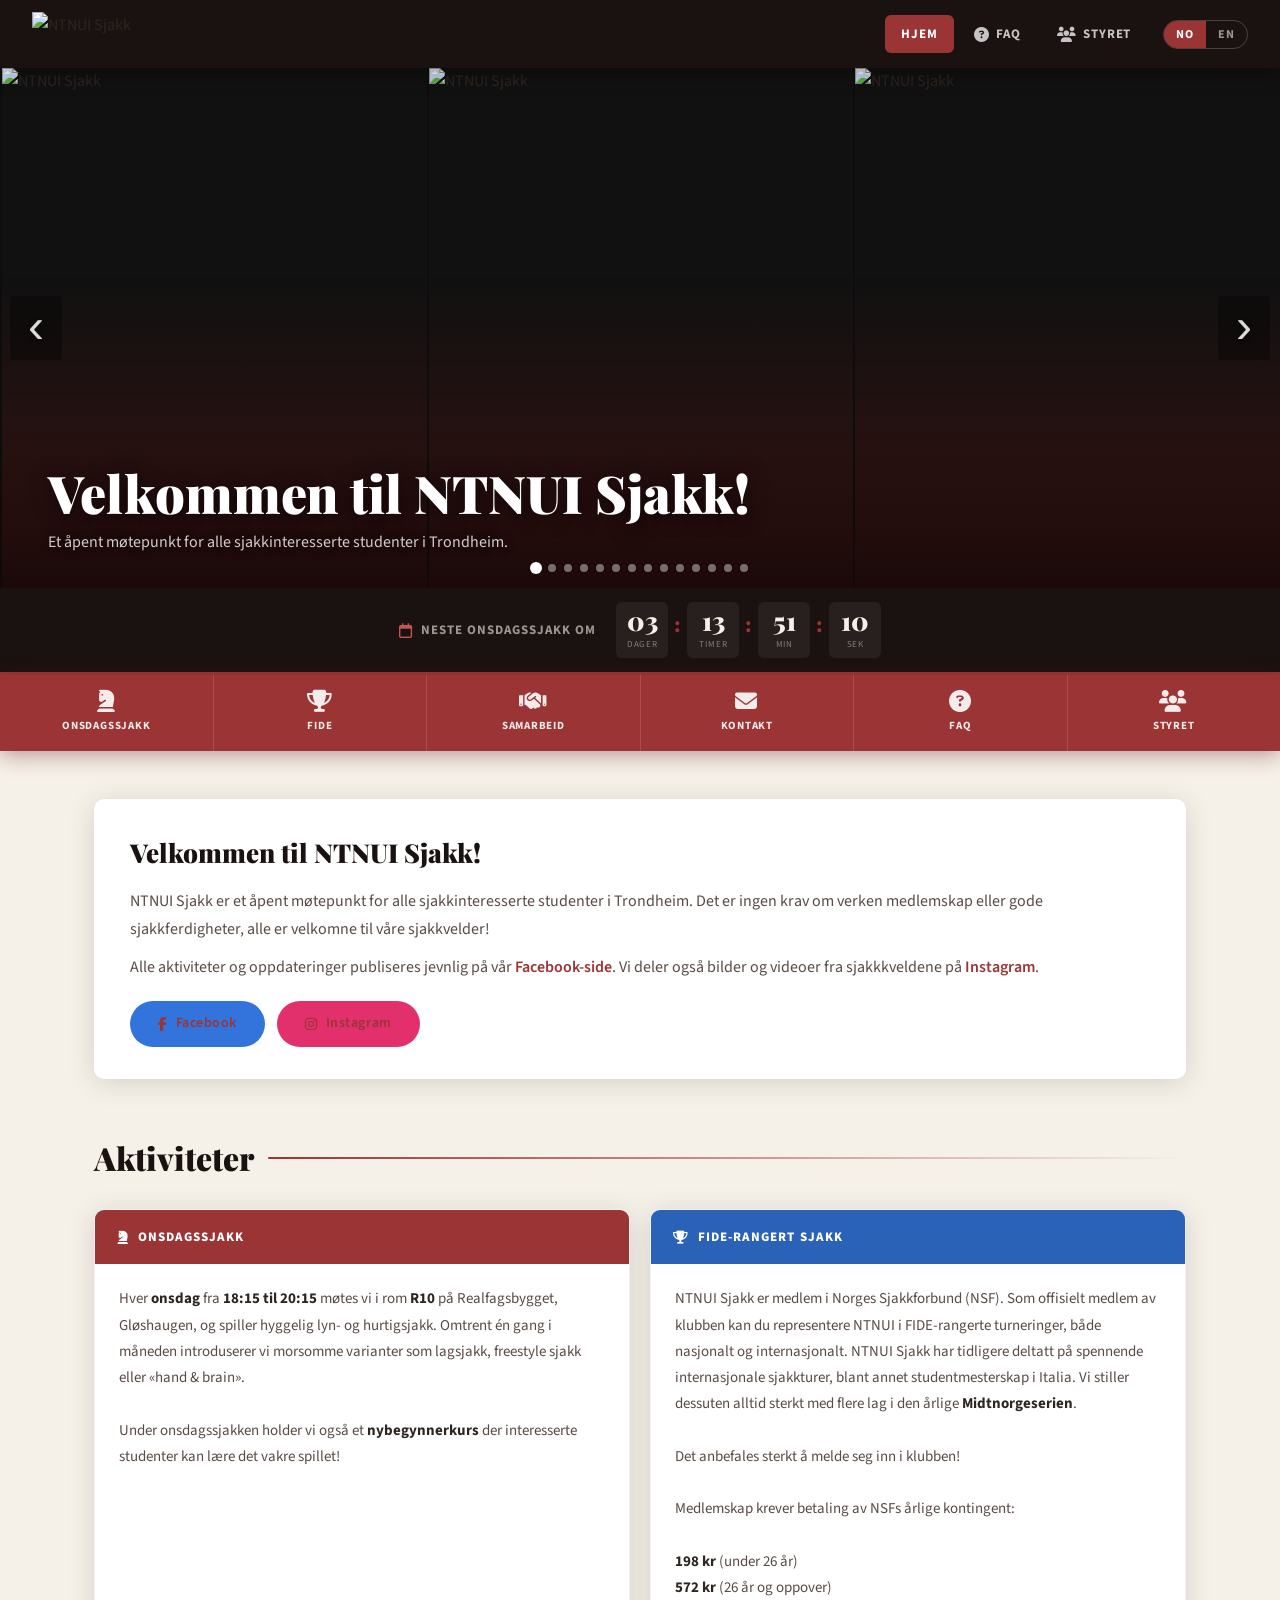
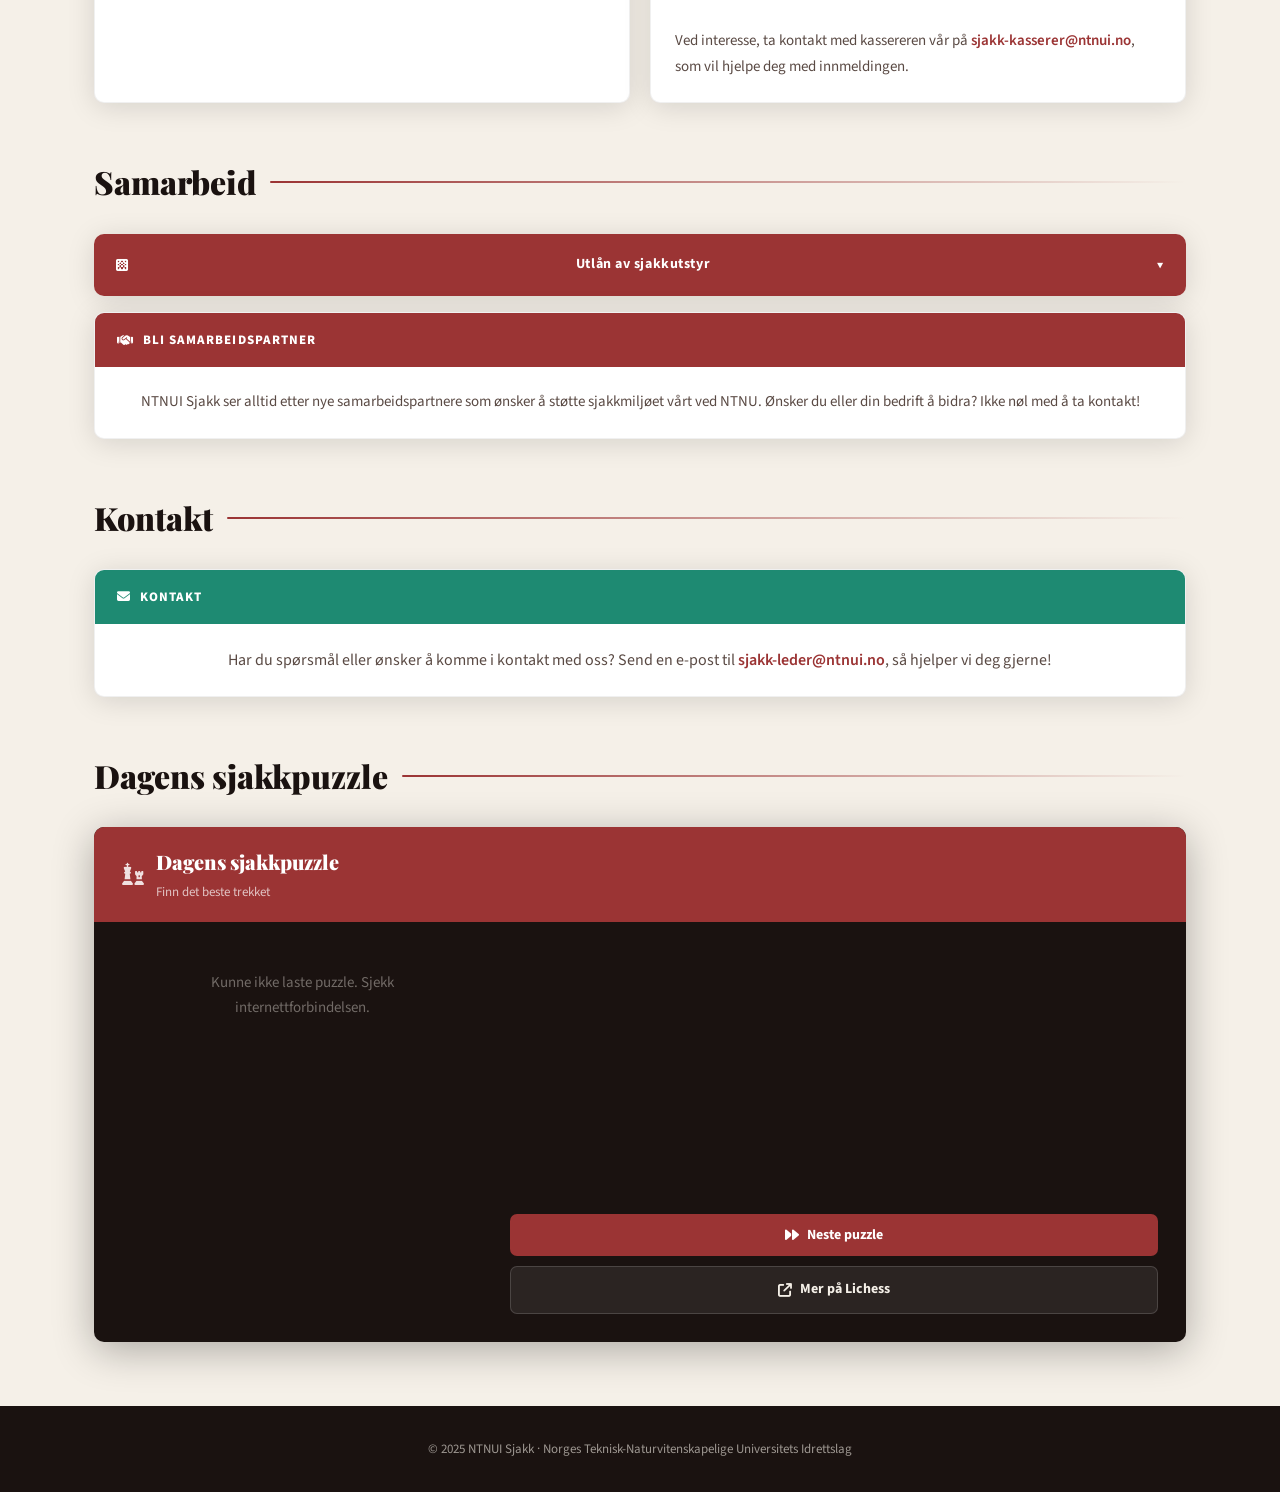
==== files/index.html @ a93a5599 "cur" ====
<!DOCTYPE html>
<html lang="no">
<head>
  <meta charset="UTF-8">
  <meta name="viewport" content="width=device-width, initial-scale=1.0">
  <title>NTNUI Sjakk</title>
  <link rel="stylesheet" href="style.css">
  <link rel="stylesheet" href="https://cdnjs.cloudflare.com/ajax/libs/font-awesome/6.5.1/css/all.min.css">
  <style>
    /* ── CAROUSEL ── */
    .carousel-wrap {
      position: relative;
      width: 100%;
      height: 520px;
      background: #111;
      overflow: hidden;
    }
    .carousel-track {
      display: flex;
      height: 100%;
      will-change: transform;
      transition: transform 0.6s cubic-bezier(0.77,0,0.175,1);
    }
    .carousel-slide {
      flex: 0 0 calc(100% / 3);
      height: 100%;
      position: relative;
      overflow: hidden;
    }
    .carousel-slide img {
      width: 100%; height: 100%;
      object-fit: cover; display: block;
    }
    .carousel-slide::after {
      content: '';
      position: absolute; inset: 0;
      background: linear-gradient(to bottom, rgba(0,0,0,0) 40%, rgba(100,20,20,0.5) 100%);
      pointer-events: none;
    }
    .carousel-slide + .carousel-slide { border-left: 2px solid rgba(0,0,0,0.2); }

    /* Hero text overlay on carousel */
    .carousel-overlay {
      position: absolute;
      bottom: 0; left: 0; right: 0;
      z-index: 10;
      padding: 32px 48px;
      background: linear-gradient(to top, rgba(20,8,8,0.82) 0%, transparent 100%);
      pointer-events: none;
    }
    .carousel-overlay h1 {
      font-family: 'Playfair Display', serif;
      font-size: clamp(28px, 4.5vw, 52px);
      font-weight: 900;
      color: #fff;
      line-height: 1.1;
      text-shadow: 0 2px 20px rgba(0,0,0,0.6);
    }
    .carousel-overlay p {
      color: rgba(255,255,255,0.8);
      font-size: 16px;
      margin-top: 8px;
      text-shadow: 0 1px 8px rgba(0,0,0,0.5);
      max-width: 560px;
    }

    .car-btn {
      position: absolute; top: 50%; transform: translateY(-50%);
      z-index: 20; background: rgba(0,0,0,0.3); border: none;
      color: rgba(255,255,255,0.85); cursor: pointer; font-size: 48px;
      line-height: 1; padding: 6px 18px 10px; border-radius: 4px;
      text-shadow: 0 2px 10px rgba(0,0,0,0.6);
      transition: background 0.2s, transform 0.2s; backdrop-filter: blur(4px);
    }
    .car-btn:hover { background: rgba(155,52,52,0.7); transform: translateY(-50%) scale(1.07); }
    .car-btn-prev { left: 10px; }
    .car-btn-next { right: 10px; }

    .car-dots {
      position: absolute; bottom: 16px; left: 50%; transform: translateX(-50%);
      z-index: 20; display: flex; gap: 8px;
    }
    .car-dot {
      width: 8px; height: 8px; border-radius: 50%;
      background: rgba(255,255,255,0.4); border: none; padding: 0;
      cursor: pointer; transition: background 0.25s, transform 0.2s;
    }
    .car-dot.active { background: #fff; transform: scale(1.5); }

    /* ── ICON NAVBAR ── */
    .icon-nav {
      display: flex; align-items: stretch;
      background: var(--red);
      box-shadow: 0 4px 20px rgba(100,20,20,0.4);
    }
    .icon-nav-item {
      position: relative; display: flex; flex-direction: column;
      align-items: center; justify-content: center; gap: 5px;
      padding: 15px 8px; flex: 1; text-decoration: none;
      color: rgba(255,255,255,0.9); font-size: 11px; font-weight: 700;
      text-transform: uppercase; letter-spacing: 0.07em;
      border-right: 1px solid rgba(255,255,255,0.13); overflow: hidden;
      transition: color 0.2s;
    }
    .icon-nav-item:last-child { border-right: none; }
    .icon-nav-item::before { content:''; position:absolute; inset:0; background:rgba(0,0,0,0); transition:background 0.2s; }
    .icon-nav-item:hover::before { background:rgba(0,0,0,0.22); }
    .icon-nav-item:hover { color:#fff; }
    .icon-nav-icon { font-size:22px; line-height:1; position:relative; z-index:1; transition:transform 0.2s; }
    .icon-nav-item:hover .icon-nav-icon { transform: scale(1.18); }
    .icon-nav-label { position:relative; z-index:1; }

    /* ── SOCIAL BUTTONS ── */
    .social-row {
      display: flex; gap: 12px; flex-wrap: wrap;
      margin-top: 20px;
    }

    /* ── WELCOME SECTION ── */
    .welcome-section {
      background: var(--white);
      border-radius: var(--radius);
      padding: 32px 36px;
      box-shadow: var(--shadow);
      margin-bottom: 8px;
    }
    .welcome-section h2 {
      font-family: 'Playfair Display', serif;
      font-size: 26px; font-weight: 900; color: var(--dark); margin-bottom: 12px;
    }
    .welcome-section p { color: var(--mid); line-height: 1.75; margin-bottom: 10px; }
    .welcome-section a { color: var(--red); font-weight: 600; }

    @media (max-width: 700px) {
      .carousel-wrap { height: 240px; }
      .carousel-slide { flex: 0 0 100%; }
      .carousel-overlay { padding: 20px 20px; }
      .icon-nav-label { display: none; }
      .icon-nav-item { padding: 13px 4px; }
    }
    @media (min-width: 701px) and (max-width: 1000px) {
      .carousel-wrap { height: 360px; }
      .carousel-slide { flex: 0 0 50%; }
    }

    /* ── COUNTDOWN ── */
    .countdown-banner {
      background: var(--dark);
      border-bottom: 3px solid var(--red);
      padding: 14px 24px;
      display: flex;
      align-items: center;
      justify-content: center;
      gap: 20px;
      flex-wrap: wrap;
    }
    .countdown-label {
      font-size: 13px;
      font-weight: 700;
      letter-spacing: 0.08em;
      text-transform: uppercase;
      color: rgba(245,240,232,0.6);
      display: flex;
      align-items: center;
      gap: 8px;
    }
    .countdown-label i { color: var(--red-light); font-size: 15px; }
    .countdown-units {
      display: flex;
      align-items: center;
      gap: 6px;
    }
    .countdown-unit {
      display: flex;
      flex-direction: column;
      align-items: center;
      min-width: 52px;
      background: rgba(255,255,255,0.06);
      border-radius: 6px;
      padding: 6px 10px;
    }
    .countdown-num {
      font-family: 'Playfair Display', serif;
      font-size: 26px;
      font-weight: 900;
      color: var(--cream);
      line-height: 1;
    }
    .countdown-sub {
      font-size: 9px;
      letter-spacing: 0.1em;
      text-transform: uppercase;
      color: rgba(245,240,232,0.45);
      margin-top: 3px;
    }
    .countdown-sep {
      font-size: 22px;
      font-weight: 700;
      color: var(--red);
      line-height: 1;
      padding-bottom: 10px;
    }
    .countdown-happening {
      font-family: 'Playfair Display', serif;
      font-size: 18px;
      font-weight: 700;
      color: var(--red-light);
      animation: pulse 1.4s ease-in-out infinite;
    }
    @keyframes pulse { 0%,100%{opacity:1} 50%{opacity:0.55} }

    /* ── PUZZLE SECTION ── */
    .puzzle-section {
      background: var(--dark);
      border-radius: var(--radius);
      overflow: hidden;
      box-shadow: 0 8px 40px rgba(0,0,0,0.3);
      margin-top: 16px;
    }
    .puzzle-header {
      background: var(--red);
      padding: 18px 28px;
      display: flex;
      align-items: center;
      justify-content: space-between;
      flex-wrap: wrap;
      gap: 12px;
    }
    .puzzle-header-left {
      display: flex;
      align-items: center;
      gap: 12px;
    }
    .puzzle-header-left i {
      font-size: 22px;
      color: rgba(255,255,255,0.85);
    }
    .puzzle-header h3 {
      font-family: 'Playfair Display', serif;
      font-size: 20px;
      font-weight: 900;
      color: #fff;
      margin: 0;
    }
    .puzzle-header p {
      font-size: 13px;
      color: rgba(255,255,255,0.7);
      margin: 2px 0 0;
    }
    .puzzle-body {
      display: flex;
      gap: 0;
      min-height: 420px;
    }
    .puzzle-board-wrap {
      flex: 0 0 auto;
      padding: 28px;
      display: flex;
      align-items: flex-start;
      justify-content: center;
    }
    #puzzle-board {
      width: min(360px, 90vw);
      height: min(360px, 90vw);
    }
    .puzzle-side {
      flex: 1;
      padding: 28px 28px 28px 0;
      display: flex;
      flex-direction: column;
      gap: 16px;
      min-width: 0;
    }
    .puzzle-turn {
      font-size: 14px;
      font-weight: 700;
      letter-spacing: 0.06em;
      text-transform: uppercase;
      color: rgba(245,240,232,0.55);
    }
    .puzzle-turn span {
      color: var(--cream);
      background: rgba(255,255,255,0.1);
      border-radius: 4px;
      padding: 2px 10px;
      margin-left: 8px;
    }
    .puzzle-feedback {
      font-size: 16px;
      font-weight: 700;
      min-height: 26px;
      border-radius: 6px;
      padding: 6px 14px;
      display: inline-block;
      transition: all 0.3s;
    }
    .puzzle-feedback.correct { background: rgba(46,160,67,0.2); color: #4caf50; }
    .puzzle-feedback.wrong   { background: rgba(220,53,69,0.2);  color: #f44; }
    .puzzle-rating {
      font-size: 13px;
      color: rgba(245,240,232,0.4);
    }
    .puzzle-rating span { color: rgba(245,240,232,0.7); font-weight: 700; }
    .puzzle-actions {
      display: flex;
      flex-direction: column;
      gap: 10px;
      margin-top: auto;
    }
    .puzzle-btn {
      display: inline-flex;
      align-items: center;
      justify-content: center;
      gap: 8px;
      padding: 11px 20px;
      border-radius: 7px;
      font-weight: 700;
      font-size: 14px;
      cursor: pointer;
      border: none;
      font-family: 'Source Sans 3', sans-serif;
      transition: opacity 0.2s, transform 0.15s;
      text-decoration: none;
    }
    .puzzle-btn:hover { opacity: 0.85; transform: scale(1.02); }
    .puzzle-btn-next  { background: var(--red); color: #fff; }
    .puzzle-btn-more  { background: rgba(255,255,255,0.08); color: var(--cream); border: 1px solid rgba(255,255,255,0.15); }
    .puzzle-loading {
      color: rgba(245,240,232,0.4);
      font-size: 15px;
      padding: 20px;
      text-align: center;
    }

    @media (max-width: 720px) {
      .puzzle-body { flex-direction: column; }
      .puzzle-board-wrap { padding: 20px 20px 0; }
      .puzzle-side { padding: 16px 20px 24px; }
      .countdown-units { gap: 4px; }
      .countdown-unit { min-width: 44px; padding: 5px 8px; }
      .countdown-num { font-size: 20px; }
    }
  </style>
</head>
<body>

<!-- TOP NAV -->
<nav class="top-nav" id="top-nav"></nav>

<!-- CAROUSEL -->
<div class="carousel-wrap" id="carousel">
  <div class="carousel-track" id="car-track">
    <!-- 3 end clones -->
    <div class="carousel-slide"><img src="https://ntnui.no/sjakk/wp-content/uploads/sites/270/2026/02/DCP01504.jpg" alt=""></div>
    <div class="carousel-slide"><img src="https://ntnui.no/sjakk/wp-content/uploads/sites/270/2026/02/DCP01482.jpg" alt=""></div>
    <div class="carousel-slide"><img src="https://ntnui.no/sjakk/wp-content/uploads/sites/270/2026/02/DCP01495.jpg" alt=""></div>
    <!-- 14 real slides -->
    <div class="carousel-slide"><img src="https://ntnui.no/sjakk/wp-content/uploads/sites/270/2026/02/DCP01383.jpg" alt="NTNUI Sjakk"></div>
    <div class="carousel-slide"><img src="https://ntnui.no/sjakk/wp-content/uploads/sites/270/2026/02/DCP01518.jpg" alt="NTNUI Sjakk"></div>
    <div class="carousel-slide"><img src="https://ntnui.no/sjakk/wp-content/uploads/sites/270/2026/02/DCP01483.jpg" alt="NTNUI Sjakk"></div>
    <div class="carousel-slide"><img src="https://ntnui.no/sjakk/wp-content/uploads/sites/270/2026/02/DCP01486.jpg" alt="NTNUI Sjakk"></div>
    <div class="carousel-slide"><img src="https://ntnui.no/sjakk/wp-content/uploads/sites/270/2026/02/741e9c98548fabcec2a8d0cbac370ac1.jpeg" alt="NTNUI Sjakk"></div>
    <div class="carousel-slide"><img src="https://ntnui.no/sjakk/wp-content/uploads/sites/270/2026/02/DCP01415-kopi.jpg" alt="NTNUI Sjakk"></div>
    <div class="carousel-slide"><img src="https://ntnui.no/sjakk/wp-content/uploads/sites/270/2026/02/DCP01500.jpg" alt="NTNUI Sjakk"></div>
    <div class="carousel-slide"><img src="https://ntnui.no/sjakk/wp-content/uploads/sites/270/2026/02/DCP01384-kopi.jpg" alt="NTNUI Sjakk"></div>
    <div class="carousel-slide"><img src="https://ntnui.no/sjakk/wp-content/uploads/sites/270/2026/02/DCP01364-kopi.jpg" alt="NTNUI Sjakk"></div>
    <div class="carousel-slide"><img src="https://ntnui.no/sjakk/wp-content/uploads/sites/270/2026/02/DCP01354-kopi.jpg" alt="NTNUI Sjakk"></div>
    <div class="carousel-slide"><img src="https://ntnui.no/sjakk/wp-content/uploads/sites/270/2026/02/DCP01504.jpg" alt="NTNUI Sjakk"></div>
    <div class="carousel-slide"><img src="https://ntnui.no/sjakk/wp-content/uploads/sites/270/2026/02/DCP01482.jpg" alt="NTNUI Sjakk"></div>
    <div class="carousel-slide"><img src="https://ntnui.no/sjakk/wp-content/uploads/sites/270/2026/02/DCP01495.jpg" alt="NTNUI Sjakk"></div>
    <div class="carousel-slide"><img src="https://ntnui.no/sjakk/wp-content/uploads/sites/270/2026/02/DCP01488.jpg" alt="NTNUI Sjakk"></div>
    <!-- 3 start clones -->
    <div class="carousel-slide"><img src="https://ntnui.no/sjakk/wp-content/uploads/sites/270/2026/02/DCP01383.jpg" alt=""></div>
    <div class="carousel-slide"><img src="https://ntnui.no/sjakk/wp-content/uploads/sites/270/2026/02/DCP01518.jpg" alt=""></div>
    <div class="carousel-slide"><img src="https://ntnui.no/sjakk/wp-content/uploads/sites/270/2026/02/DCP01483.jpg" alt=""></div>
  </div>

  <!-- Hero overlay -->
  <div class="carousel-overlay">
    <h1 data-i18n="hero_welcome">Velkommen til NTNUI Sjakk!</h1>
    <p data-i18n="hero_sub">Et åpent møtepunkt for alle sjakkinteresserte studenter i Trondheim.</p>
  </div>

  <button class="car-btn car-btn-prev" id="car-prev" aria-label="Forrige">&#8249;</button>
  <button class="car-btn car-btn-next" id="car-next" aria-label="Neste">&#8250;</button>
  <div class="car-dots" id="car-dots"></div>
</div>

<!-- COUNTDOWN -->
<div class="countdown-banner" id="countdown-banner">
  <span class="countdown-label">
    <i class="fa-regular fa-calendar"></i>
    <span data-i18n="countdown_label">Neste onsdagssjakk</span>
  </span>
  <div class="countdown-units" id="countdown-units">
    <div class="countdown-unit"><span class="countdown-num" id="cd-days">--</span><span class="countdown-sub" data-i18n="cd_days">dager</span></div>
    <span class="countdown-sep">:</span>
    <div class="countdown-unit"><span class="countdown-num" id="cd-hours">--</span><span class="countdown-sub" data-i18n="cd_hours">timer</span></div>
    <span class="countdown-sep">:</span>
    <div class="countdown-unit"><span class="countdown-num" id="cd-mins">--</span><span class="countdown-sub" data-i18n="cd_mins">min</span></div>
    <span class="countdown-sep">:</span>
    <div class="countdown-unit"><span class="countdown-num" id="cd-secs">--</span><span class="countdown-sub" data-i18n="cd_secs">sek</span></div>
  </div>
</div>

<!-- ICON NAVBAR -->
<nav class="icon-nav">
  <a href="#onsdagssjakk" class="icon-nav-item">
    <i class="fa-solid fa-chess-knight icon-nav-icon"></i>
    <span class="icon-nav-label" data-i18n="wed_title">Onsdagssjakk</span>
  </a>
  <a href="#fide" class="icon-nav-item">
    <i class="fa-solid fa-trophy icon-nav-icon"></i>
    <span class="icon-nav-label">FIDE</span>
  </a>
  <a href="#samarbeid" class="icon-nav-item">
    <i class="fa-solid fa-handshake icon-nav-icon"></i>
    <span class="icon-nav-label" data-i18n="section_collab">Samarbeid</span>
  </a>
  <a href="#kontakt" class="icon-nav-item">
    <i class="fa-solid fa-envelope icon-nav-icon"></i>
    <span class="icon-nav-label" data-i18n="section_contact">Kontakt</span>
  </a>
  <a href="faq.html" class="icon-nav-item">
    <i class="fa-solid fa-circle-question icon-nav-icon"></i>
    <span class="icon-nav-label" data-i18n="nav_faq">FAQ</span>
  </a>
  <a href="styre.html" class="icon-nav-item">
    <i class="fa-solid fa-users icon-nav-icon"></i>
    <span class="icon-nav-label" data-i18n="nav_board">Styret</span>
  </a>
</nav>

<!-- MAIN CONTENT -->
<main class="site-main">

  <!-- Welcome -->
  <div class="welcome-section">
    <h2 data-i18n="hero_welcome">Velkommen til NTNUI Sjakk!</h2>
    <p data-i18n="intro_text"></p>
    <p>
      <span data-i18n="intro_fb">Alle aktiviteter og oppdateringer publiseres jevnlig på vår</span>
      <a href="https://fb.me/ntnuisjakk" target="_blank" rel="noopener noreferrer" data-i18n="intro_fb2">Facebook-side</a>.
      <span data-i18n="intro_ig">Vi deler også bilder og videoer fra sjakkkveldene på</span>
      <a href="https://instagram.com/ntnuisjakk" target="_blank" rel="noopener noreferrer" data-i18n="intro_ig2">Instagram</a>.
    </p>
    <div class="social-row">
      <a href="https://www.facebook.com/ntnuisjakk" target="_blank" rel="noopener noreferrer" class="btn btn-fb"><i class="fa-brands fa-facebook-f"></i> Facebook</a>
      <a href="https://www.instagram.com/ntnuisjakk/" target="_blank" rel="noopener noreferrer" class="btn btn-ig"><i class="fa-brands fa-instagram"></i> Instagram</a>
    </div>
  </div>

  <!-- Activities -->
  <h2 class="section-heading" data-i18n="section_activities">Aktiviteter</h2>

  <div class="card-grid">
    <div class="card" id="onsdagssjakk">
      <div class="card-header red"><i class="fa-solid fa-chess-knight"></i> <span data-i18n="wed_title">Onsdagssjakk</span></div>
      <div class="card-body" data-i18n="wed_body"></div>
    </div>
    <div class="card" id="fide">
      <div class="card-header blue"><i class="fa-solid fa-trophy"></i> <span data-i18n="fide_title">FIDE-rangert sjakk</span></div>
      <div class="card-body" data-i18n="fide_body"></div>
    </div>
  </div>

  <!-- Collaboration -->
  <h2 class="section-heading" id="samarbeid" data-i18n="section_collab">Samarbeid</h2>

  <details class="accordion">
    <summary><i class="fa-solid fa-chess-board"></i> <span data-i18n="rental_title">Utlån av sjakkutstyr</span></summary>
    <div class="accordion-body" data-i18n="rental_body"></div>
  </details>

  <div class="card">
    <div class="card-header red"><i class="fa-solid fa-handshake"></i> <span data-i18n="partner_title">Bli samarbeidspartner</span></div>
    <div class="card-body" style="text-align:center" data-i18n="partner_body"></div>
  </div>

  <!-- Contact -->
  <h2 class="section-heading" id="kontakt" data-i18n="section_contact">Kontakt</h2>
  <div class="card">
    <div class="card-header teal"><i class="fa-solid fa-envelope"></i> <span data-i18n="section_contact">Kontakt</span></div>
    <div class="card-body" style="text-align:center;font-size:16px" data-i18n="contact_body"></div>
  </div>

  <!-- Puzzle -->
  <h2 class="section-heading" data-i18n="puzzle_heading">Dagens sjakkpuzzle</h2>
  <div class="puzzle-section">
    <div class="puzzle-header">
      <div class="puzzle-header-left">
        <i class="fa-solid fa-chess"></i>
        <div>
          <h3 data-i18n="puzzle_heading">Dagens sjakkpuzzle</h3>
          <p data-i18n="puzzle_sub">Finn det beste trekket</p>
        </div>
      </div>
      <div class="puzzle-rating" id="puzzle-rating"></div>
    </div>
    <div class="puzzle-body">
      <div class="puzzle-board-wrap">
        <div id="puzzle-board"></div>
      </div>
      <div class="puzzle-side">
        <div class="puzzle-turn" id="puzzle-turn"></div>
        <div class="puzzle-feedback" id="puzzle-feedback"></div>
        <div class="puzzle-actions">
          <button class="puzzle-btn puzzle-btn-next" id="puzzle-next" onclick="loadNextPuzzle()">
            <i class="fa-solid fa-forward"></i> <span data-i18n="puzzle_next">Neste puzzle</span>
          </button>
          <a href="https://lichess.org/training" target="_blank" rel="noopener noreferrer" class="puzzle-btn puzzle-btn-more">
            <i class="fa-solid fa-arrow-up-right-from-square"></i> <span data-i18n="puzzle_more">Mer på Lichess</span>
          </a>
        </div>
      </div>
    </div>
  </div>

</main>

<footer class="site-footer">
  <p data-i18n="footer">© 2025 NTNUI Sjakk · Norges Teknisk-Naturvitenskapelige Universitets Idrettslag</p>
</footer>

<script src="https://cdnjs.cloudflare.com/ajax/libs/chess.js/0.10.3/chess.min.js"></script>
<script src="https://cdnjs.cloudflare.com/ajax/libs/chessboard-js/1.0.0/chessboard-1.0.0.min.js"></script>
<link rel="stylesheet" href="https://cdnjs.cloudflare.com/ajax/libs/chessboard-js/1.0.0/chessboard-1.0.0.min.css">
<script src="i18n.js"></script>
<script>
/* ── Nav ── */
buildNav('home');

/* ── Countdown to next Wednesday 18:15 ── */
(function () {
  function nextWednesday() {
    var now = new Date();
    var d = new Date(now);
    var day = d.getDay(); // 0=Sun,3=Wed
    var daysUntil = (3 - day + 7) % 7;
    if (daysUntil === 0) {
      var h = d.getHours(), m = d.getMinutes();
      if (h > 18 || (h === 18 && m >= 15)) daysUntil = 7;
    }
    d.setDate(d.getDate() + daysUntil);
    d.setHours(18, 15, 0, 0);
    return d;
  }

  function tick() {
    var now = new Date();
    var target = nextWednesday();
    var diff = target - now;

    if (diff <= 0) {
      document.getElementById('countdown-units').innerHTML =
        '<span class="countdown-happening" data-i18n="countdown_now">' + t('countdown_now') + '</span>';
      return;
    }

    var days  = Math.floor(diff / 86400000);
    var hours = Math.floor((diff % 86400000) / 3600000);
    var mins  = Math.floor((diff % 3600000)  / 60000);
    var secs  = Math.floor((diff % 60000)    / 1000);

    function pad(n) { return String(n).padStart(2, '0'); }
    document.getElementById('cd-days').textContent  = pad(days);
    document.getElementById('cd-hours').textContent = pad(hours);
    document.getElementById('cd-mins').textContent  = pad(mins);
    document.getElementById('cd-secs').textContent  = pad(secs);
  }

  tick();
  setInterval(tick, 1000);
})();

/* ── Chess Puzzle (Lichess API) ── */
var board = null;
var game  = null;
var puzzleMoves = [];
var moveIndex   = 0;
var puzzleColor = 'w';

function showFeedback(msg, type) {
  var el = document.getElementById('puzzle-feedback');
  el.textContent = msg;
  el.className = 'puzzle-feedback ' + (type || '');
}

/*
  Lichess /api/puzzle/daily response structure:
  {
    game: { id, pgn, clock, perf, rated, players },
    puzzle: { id, rating, plays, solution: ["e2e4","e7e5",...], themes, initialPly }
  }
  - solution is array of UCI moves starting from the puzzle position
  - initialPly tells us how many half-moves into the game the puzzle starts
*/
function initPuzzle(data) {
  var puzzle     = data.puzzle;
  var gamePgn    = data.game.pgn;
  var initialPly = puzzle.initialPly; // number of half-moves before puzzle starts

  // Build position by replaying the game up to initialPly
  var tempGame = new Chess();
  tempGame.load_pgn(gamePgn);
  var history = tempGame.history({ verbose: true });

  game = new Chess();
  for (var i = 0; i < initialPly; i++) {
    if (history[i]) game.move(history[i]);
  }

  puzzleMoves = puzzle.solution; // array of UCI strings
  moveIndex   = 0;
  puzzleColor = game.turn();

  if (board) board.destroy();
  board = Chessboard('puzzle-board', {
    position:    game.fen(),
    orientation: puzzleColor === 'w' ? 'white' : 'black',
    draggable:   true,
    onDrop:      onDrop,
    pieceTheme:  'https://cdnjs.cloudflare.com/ajax/libs/chessboard-js/1.0.0/img/chesspieces/wikipedia/{piece}.png'
  });

  var turnText = puzzleColor === 'w' ? t('puzzle_white_moves') : t('puzzle_black_moves');
  document.getElementById('puzzle-turn').innerHTML =
    t('puzzle_turn_label') + '<span>' + turnText + '</span>';
  document.getElementById('puzzle-rating').innerHTML =
    t('puzzle_rating_label') + ' <span>' + puzzle.rating + '</span>';

  showFeedback(t('puzzle_find_move'));
}

function loadNextPuzzle() {
  showFeedback('');
  document.getElementById('puzzle-turn').innerHTML = '<span style="color:rgba(245,240,232,0.4)">Laster puzzle...</span>';
  document.getElementById('puzzle-rating').innerHTML = '';

  fetch('https://lichess.org/api/puzzle/daily', {
    headers: { 'Accept': 'application/json' }
  })
    .then(function(r) {
      if (!r.ok) throw new Error('HTTP ' + r.status);
      return r.json();
    })
    .then(function(data) {
      initPuzzle(data);
    })
    .catch(function(err) {
      console.error('Puzzle daily failed:', err);
      // Fallback: try /api/puzzle/next (requires no auth, returns random puzzle)
      fetch('https://lichess.org/api/puzzle/next', {
        headers: { 'Accept': 'application/json' }
      })
        .then(function(r) {
          if (!r.ok) throw new Error('HTTP ' + r.status);
          return r.json();
        })
        .then(function(data) {
          initPuzzle(data);
        })
        .catch(function(err2) {
          console.error('Puzzle next failed:', err2);
          document.getElementById('puzzle-turn').innerHTML = '';
          document.getElementById('puzzle-board').innerHTML =
            '<p class="puzzle-loading">' + t('puzzle_error') + '</p>';
        });
    });
}

function onDrop(source, target) {
  var expected = puzzleMoves[moveIndex];
  var move = game.move({ from: source, to: target, promotion: 'q' });

  if (move === null) return 'snapback';

  var uci = source + target;
  if (uci === expected || uci + 'q' === expected) {
    moveIndex++;
    board.position(game.fen());

    if (moveIndex >= puzzleMoves.length) {
      showFeedback(t('puzzle_correct'), 'correct');
      return;
    }

    // Play the opponent's response
    setTimeout(function() {
      var oppUci = puzzleMoves[moveIndex];
      var oppMove = game.move({
        from: oppUci.slice(0, 2),
        to:   oppUci.slice(2, 4),
        promotion: oppUci[4] || 'q'
      });
      moveIndex++;
      board.position(game.fen());

      if (moveIndex >= puzzleMoves.length) {
        showFeedback(t('puzzle_correct'), 'correct');
      } else {
        showFeedback(t('puzzle_find_move'));
      }
    }, 400);
  } else {
    game.undo();
    showFeedback(t('puzzle_wrong'), 'wrong');
    board.position(game.fen());
    setTimeout(function() { showFeedback(t('puzzle_find_move')); }, 1200);
    return 'snapback';
  }
}

/* ── Carousel ── */
window.addEventListener('load', function () {
  loadNextPuzzle();

  (function () {
    var TOTAL = 14, CLONE = 3, current = 0, animating = false, autoTimer;
    var carousel = document.getElementById('carousel');
    var track    = document.getElementById('car-track');
    var dotsWrap = document.getElementById('car-dots');

    for (var i = 0; i < TOTAL; i++) {
      var d = document.createElement('button');
      d.className = 'car-dot' + (i === 0 ? ' active' : '');
      d.setAttribute('aria-label', 'Bilde ' + (i+1));
      dotsWrap.appendChild(d);
    }
    var dots = dotsWrap.querySelectorAll('.car-dot');
    var slides;

    function perView() {
      var w = carousel.offsetWidth;
      if (w < 701)  return 1;
      if (w < 1001) return 2;
      return 3;
    }
    function setSizes() {
      slides = track.querySelectorAll('.carousel-slide');
      var pv = perView(), w = carousel.offsetWidth / pv;
      slides.forEach(function(s){ s.style.width = w + 'px'; });
      goTo(current, false);
    }
    function goTo(idx, animate) {
      if (animate === undefined) animate = true;
      track.style.transition = animate ? 'transform 0.6s cubic-bezier(0.77,0,0.175,1)' : 'none';
      var pv = perView(), slideW = carousel.offsetWidth / pv;
      track.style.transform = 'translateX(-' + (idx + CLONE) * slideW + 'px)';
      var ri = ((idx % TOTAL) + TOTAL) % TOTAL;
      dots.forEach(function(d,i){ d.classList.toggle('active', i === ri); });
      current = idx;
    }
    function next() { if (!animating) { animating = true; goTo(current + 1); } }
    function prev() { if (!animating) { animating = true; goTo(current - 1); } }
    track.addEventListener('transitionend', function() {
      if (current >= TOTAL) goTo(0, false);
      if (current < 0)      goTo(TOTAL - 1, false);
      animating = false;
    });
    document.getElementById('car-next').addEventListener('click', function(){ next(); resetAuto(); });
    document.getElementById('car-prev').addEventListener('click', function(){ prev(); resetAuto(); });
    dots.forEach(function(d,i){ d.addEventListener('click', function(){ animating=true; goTo(i); resetAuto(); }); });
    function startAuto() { autoTimer = setInterval(next, 3500); }
    function resetAuto()  { clearInterval(autoTimer); startAuto(); }
    carousel.addEventListener('mouseenter', function(){ clearInterval(autoTimer); });
    carousel.addEventListener('mouseleave', startAuto);
    setSizes();
    window.addEventListener('resize', setSizes);
    startAuto();
  })();
});
</script>
</body>
</html>
---- files/style.css ----
/* ═══════════════════════════════════════════
   NTNUI SJAKK — Global Stylesheet
   Aesthetic: Dark editorial chess club —
   deep burgundy + cream + charcoal
   Font: Playfair Display (headings) +
         Source Sans 3 (body)
   ═══════════════════════════════════════════ */

@import url('https://fonts.googleapis.com/css2?family=Playfair+Display:wght@700;900&family=Source+Sans+3:wght@300;400;600;700&display=swap');

/* ── Variables ── */
:root {
  --red:      #9b3434;
  --red-dark: #7a2828;
  --red-light:#c45454;
  --cream:    #f5f0e8;
  --cream-dk: #ede6d6;
  --dark:     #1a1210;
  --charcoal: #2e2420;
  --mid:      #5a4a44;
  --muted:    #8a7a74;
  --white:    #ffffff;
  --nav-h:    68px;
  --max-w:    1140px;
  --radius:   10px;
  --shadow:   0 4px 28px rgba(0,0,0,0.13);
}

/* ── Reset ── */
*, *::before, *::after { box-sizing: border-box; margin: 0; padding: 0; }
html { scroll-behavior: smooth; }
body {
  font-family: 'Source Sans 3', sans-serif;
  font-size: 16px;
  line-height: 1.7;
  color: var(--charcoal);
  background: var(--cream);
  min-height: 100vh;
}
a { color: inherit; text-decoration: none; }
img { display: block; max-width: 100%; }

/* ── TOP NAV ── */
.top-nav {
  position: sticky;
  top: 0;
  z-index: 100;
  height: var(--nav-h);
  background: var(--dark);
  display: flex;
  align-items: center;
  padding: 0 32px;
  gap: 0;
  box-shadow: 0 2px 24px rgba(0,0,0,0.45);
}

.nav-logo {
  display: flex;
  align-items: center;
  gap: 12px;
  text-decoration: none;
  flex-shrink: 0;
}
.nav-logo-icon {
  font-size: 28px;
  line-height: 1;
  filter: drop-shadow(0 0 8px rgba(155,52,52,0.7));
}
.nav-logo img {
  height: 44px;
  width: auto;
  display: block;
}

.nav-spacer { flex: 1; }

.nav-links {
  display: flex;
  align-items: center;
  gap: 4px;
}

.nav-link {
  display: flex;
  align-items: center;
  gap: 7px;
  padding: 8px 16px;
  border-radius: 6px;
  font-size: 13px;
  font-weight: 700;
  letter-spacing: 0.06em;
  text-transform: uppercase;
  color: rgba(255,255,255,0.75);
  transition: background 0.2s, color 0.2s;
  cursor: pointer;
  border: none;
  background: none;
  font-family: 'Source Sans 3', sans-serif;
  text-decoration: none;
}
.nav-link:hover, .nav-link.active {
  background: rgba(155,52,52,0.25);
  color: #fff;
}
.nav-link.active { background: var(--red); color: #fff; }
.nav-link-icon { font-size: 15px; }

/* Language toggle */
.lang-toggle {
  display: flex;
  align-items: center;
  margin-left: 12px;
  border: 1.5px solid rgba(255,255,255,0.2);
  border-radius: 20px;
  overflow: hidden;
}
.lang-btn {
  padding: 5px 12px;
  font-size: 12px;
  font-weight: 700;
  letter-spacing: 0.08em;
  color: rgba(255,255,255,0.55);
  background: none;
  border: none;
  cursor: pointer;
  transition: background 0.18s, color 0.18s;
  font-family: 'Source Sans 3', sans-serif;
}
.lang-btn.active {
  background: var(--red);
  color: #fff;
}

/* Mobile nav */
.nav-hamburger {
  display: none;
  background: none;
  border: none;
  color: #fff;
  font-size: 26px;
  cursor: pointer;
  padding: 4px 8px;
}

/* ── PAGE HERO (for inner pages) ── */
.page-hero {
  background: var(--dark);
  padding: 56px 32px 48px;
  text-align: center;
  position: relative;
  overflow: hidden;
}
.page-hero::before {
  content: '♛';
  position: absolute;
  font-size: 320px;
  color: rgba(155,52,52,0.06);
  top: 50%;
  left: 50%;
  transform: translate(-50%,-50%);
  pointer-events: none;
  line-height: 1;
}
.page-hero h1 {
  font-family: 'Playfair Display', serif;
  font-size: clamp(32px, 5vw, 52px);
  font-weight: 900;
  color: var(--cream);
  position: relative;
}
.page-hero p {
  color: rgba(245,240,232,0.65);
  font-size: 16px;
  margin-top: 8px;
  position: relative;
}

/* ── MAIN CONTENT WRAPPER ── */
.site-main {
  max-width: var(--max-w);
  margin: 0 auto;
  padding: 48px 24px 64px;
}

/* ── SECTION HEADING ── */
.section-heading {
  font-family: 'Playfair Display', serif;
  font-size: clamp(22px, 3.5vw, 32px);
  font-weight: 900;
  color: var(--dark);
  margin: 52px 0 24px;
  display: flex;
  align-items: center;
  gap: 14px;
}
.section-heading::after {
  content: '';
  flex: 1;
  height: 2px;
  background: linear-gradient(to right, var(--red), transparent);
  border-radius: 1px;
}

/* ── CARDS ── */
.card-grid {
  display: grid;
  grid-template-columns: repeat(auto-fit, minmax(300px, 1fr));
  gap: 20px;
}
.card {
  background: var(--white);
  border-radius: var(--radius);
  overflow: hidden;
  box-shadow: var(--shadow);
  border: 1px solid rgba(0,0,0,0.06);
  transition: transform 0.2s, box-shadow 0.2s;
}
.card:hover { transform: translateY(-3px); box-shadow: 0 8px 36px rgba(0,0,0,0.16); }
.card-header {
  padding: 16px 22px;
  font-weight: 800;
  font-size: 13px;
  letter-spacing: 0.08em;
  text-transform: uppercase;
  color: #fff;
  display: flex;
  align-items: center;
  gap: 9px;
}
.card-header.red  { background: var(--red); }
.card-header.blue { background: #2a62b8; }
.card-header.teal { background: #1e8a72; }
.card-header.gold { background: #8a6c1e; }
.card-body {
  padding: 22px 24px;
  font-size: 15px;
  line-height: 1.75;
  color: var(--mid);
}
.card-body strong { color: var(--charcoal); }
.card-body a { color: var(--red); font-weight: 600; }
.card-body a:hover { text-decoration: underline; }

/* ── ACCORDION ── */
.accordion {
  margin-bottom: 16px;
  border-radius: var(--radius);
  overflow: hidden;
  box-shadow: var(--shadow);
}
.accordion summary {
  padding: 16px 22px;
  font-weight: 700;
  font-size: 14px;
  letter-spacing: 0.04em;
  cursor: pointer;
  background: var(--red);
  color: #fff;
  list-style: none;
  display: flex;
  align-items: center;
  justify-content: space-between;
  user-select: none;
  transition: background 0.2s;
}
.accordion summary:hover { background: var(--red-dark); }
.accordion summary::after { content: '▾'; font-size: 18px; }
.accordion[open] summary::after { content: '▴'; }
.accordion-body {
  padding: 20px 24px;
  background: var(--white);
  font-size: 15px;
  line-height: 1.75;
  color: var(--mid);
  border: 1px solid rgba(155,52,52,0.12);
  border-top: none;
}
.accordion-body ul { padding-left: 20px; margin: 8px 0; }
.accordion-body li { margin-bottom: 4px; }

/* ── BUTTONS ── */
.btn {
  display: inline-flex;
  align-items: center;
  gap: 8px;
  padding: 11px 28px;
  border-radius: 9999px;
  font-weight: 700;
  font-size: 14px;
  letter-spacing: 0.04em;
  text-decoration: none;
  transition: opacity 0.2s, transform 0.15s;
  cursor: pointer;
  border: none;
  font-family: 'Source Sans 3', sans-serif;
}
.btn:hover { opacity: 0.88; transform: scale(1.04); }
.btn-fb   { background: #3373dc; color: #fff; }
.btn-ig   { background: #e1306c; color: #fff; }
.btn-red  { background: var(--red); color: #fff; }
.btn-blue { background: #2a62b8; color: #fff; }

/* ── FOOTER ── */
.site-footer {
  background: var(--dark);
  color: rgba(245,240,232,0.6);
  text-align: center;
  padding: 32px 24px;
  font-size: 13px;
}
.site-footer a { color: var(--red-light); }
.site-footer a:hover { text-decoration: underline; }

/* ── RESPONSIVE ── */
@media (max-width: 768px) {
  .nav-links { display: none; flex-direction: column; position: absolute; top: var(--nav-h); left: 0; right: 0; background: var(--charcoal); padding: 12px 16px 20px; gap: 4px; box-shadow: 0 8px 24px rgba(0,0,0,0.4); }
  .nav-links.open { display: flex; }
  .nav-hamburger { display: block; }
  .lang-toggle { margin-left: 0; }
  .top-nav { flex-wrap: wrap; height: auto; padding: 12px 16px; gap: 10px; }
  .nav-spacer { display: none; }
  .card-grid { grid-template-columns: 1fr; }
  .site-main { padding: 32px 16px 48px; }
}
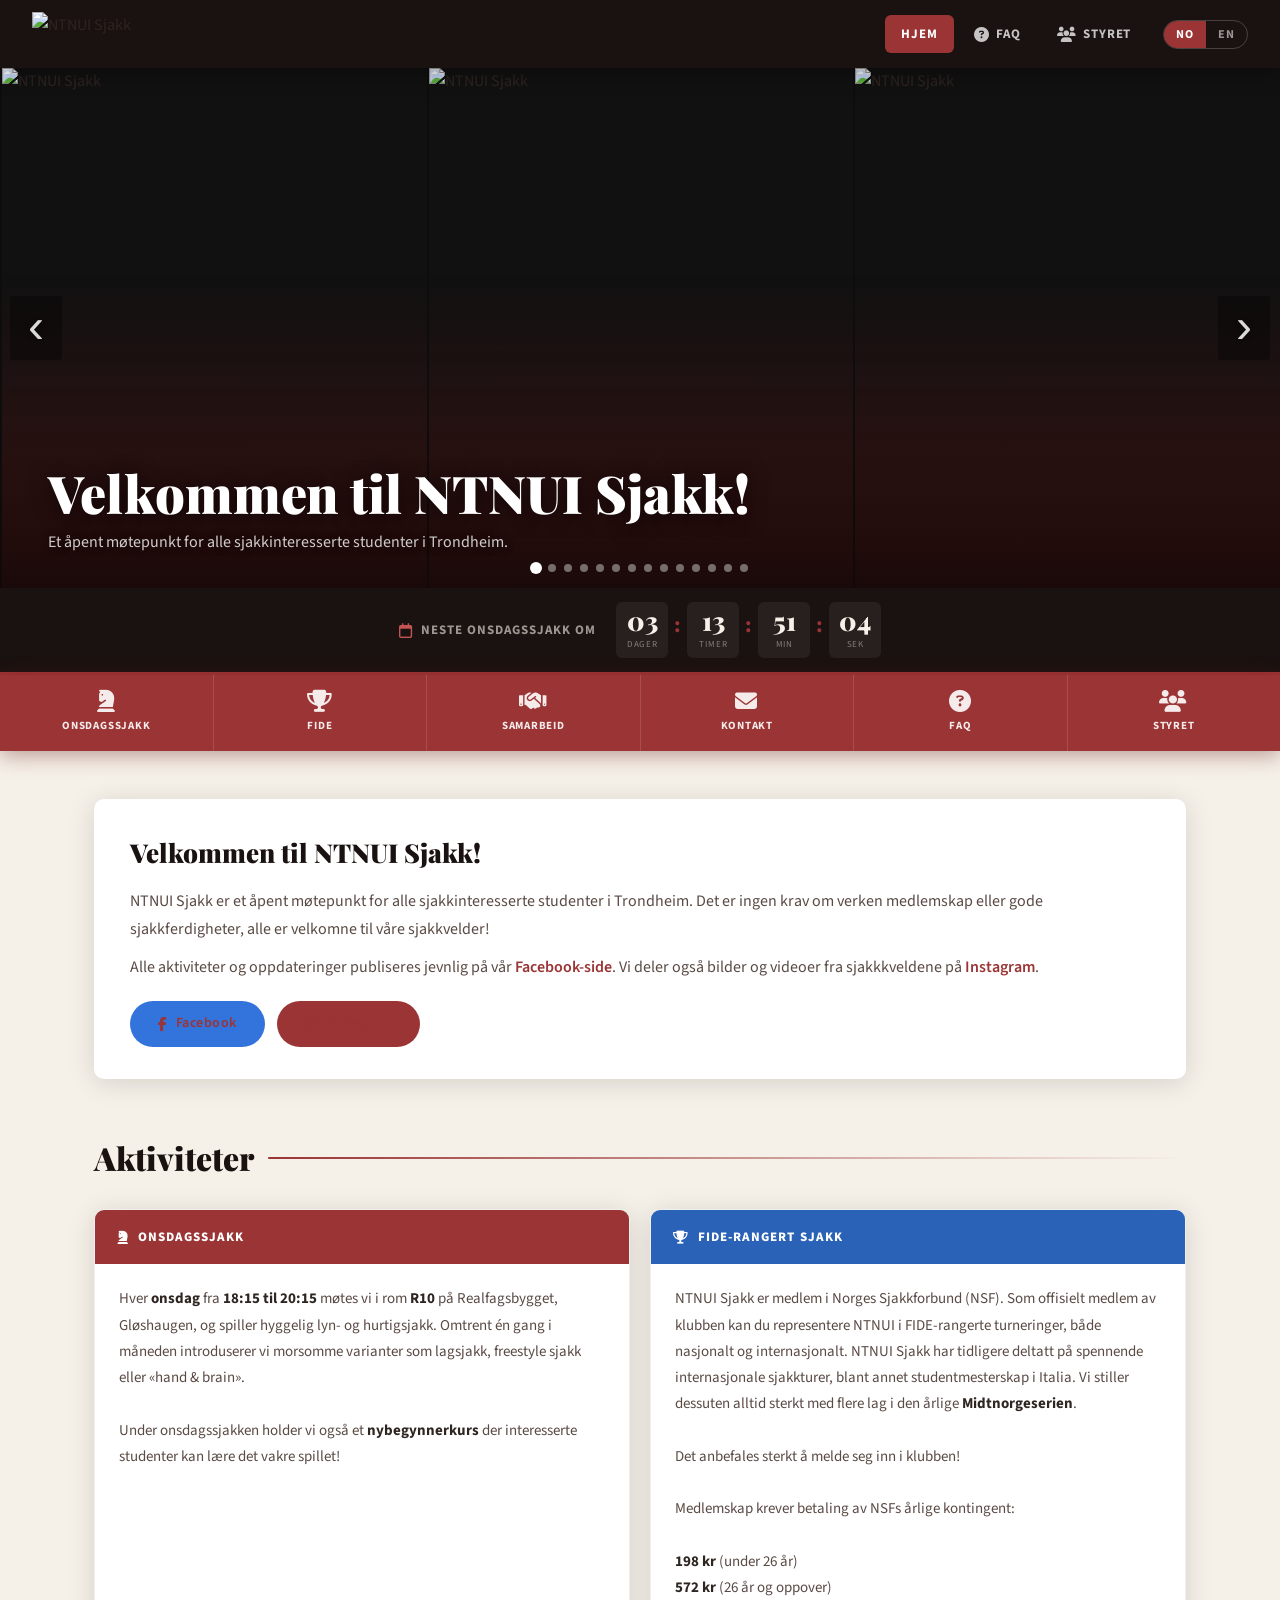
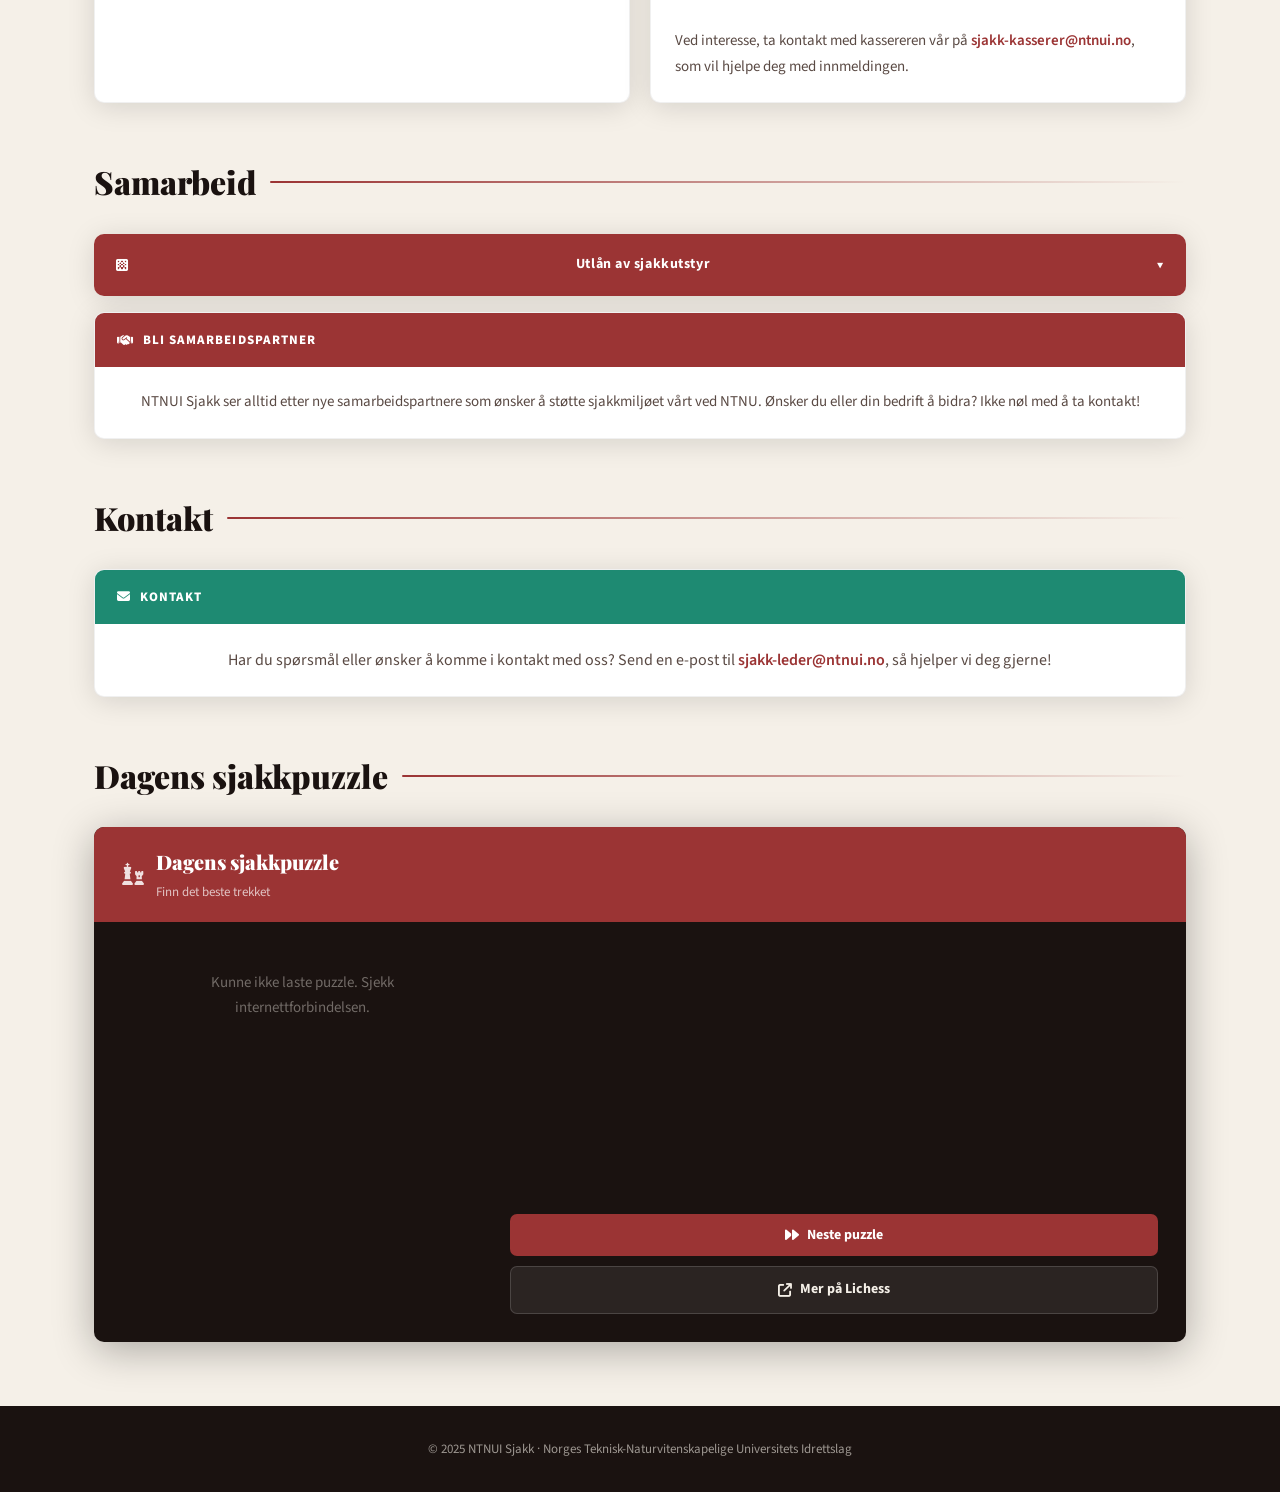
==== commit 0a1e2a0f: "fungerer" ====
--- a/files/index.html
+++ b/files/index.html
@@ -6,6 +6,7 @@
   <title>NTNUI Sjakk</title>
   <link rel="stylesheet" href="style.css">
   <link rel="stylesheet" href="https://cdnjs.cloudflare.com/ajax/libs/font-awesome/6.5.1/css/all.min.css">
+  <link rel="stylesheet" href="https://cdnjs.cloudflare.com/ajax/libs/chessboard-js/1.0.0/chessboard-1.0.0.min.css">
   <style>
     /* ── CAROUSEL ── */
     .carousel-wrap {
@@ -522,9 +523,9 @@
   <p data-i18n="footer">© 2025 NTNUI Sjakk · Norges Teknisk-Naturvitenskapelige Universitets Idrettslag</p>
 </footer>
 
+<script src="https://cdnjs.cloudflare.com/ajax/libs/jquery/3.7.1/jquery.min.js"></script>
 <script src="https://cdnjs.cloudflare.com/ajax/libs/chess.js/0.10.3/chess.min.js"></script>
 <script src="https://cdnjs.cloudflare.com/ajax/libs/chessboard-js/1.0.0/chessboard-1.0.0.min.js"></script>
-<link rel="stylesheet" href="https://cdnjs.cloudflare.com/ajax/libs/chessboard-js/1.0.0/chessboard-1.0.0.min.css">
 <script src="i18n.js"></script>
 <script>
 /* ── Nav ── */
@@ -592,27 +593,20 @@
     game: { id, pgn, clock, perf, rated, players },
     puzzle: { id, rating, plays, solution: ["e2e4","e7e5",...], themes, initialPly }
   }
-  - solution is array of UCI moves starting from the puzzle position
-  - initialPly tells us how many half-moves into the game the puzzle starts
+  - solution is array of UCI moves. The first move is always played automatically
+    (it's the opponent's last move that set up the puzzle). The player answers from move index 1.
+  - initialPly tells us how many half-moves into the game the puzzle starts.
 */
 function initPuzzle(data) {
-  var puzzle     = data.puzzle;
-  var gamePgn    = data.game.pgn;
-  var initialPly = puzzle.initialPly; // number of half-moves before puzzle starts
-
-  // Build position by replaying the game up to initialPly
-  var tempGame = new Chess();
-  tempGame.load_pgn(gamePgn);
-  var history = tempGame.history({ verbose: true });
-
-  game = new Chess();
-  for (var i = 0; i < initialPly; i++) {
-    if (history[i]) game.move(history[i]);
-  }
+  var puzzle = data.puzzle;
+
+  // Load the puzzle position directly from puzzle.fen — this is always correct
+  // and includes the right side to move (w/b in the FEN string)
+  game = new Chess(puzzle.fen);
 
   puzzleMoves = puzzle.solution; // array of UCI strings
   moveIndex   = 0;
-  puzzleColor = game.turn();
+  puzzleColor = game.turn(); // read directly from FEN — guaranteed correct
 
   if (board) board.destroy();
   board = Chessboard('puzzle-board', {
@@ -620,7 +614,7 @@
     orientation: puzzleColor === 'w' ? 'white' : 'black',
     draggable:   true,
     onDrop:      onDrop,
-    pieceTheme:  'https://cdnjs.cloudflare.com/ajax/libs/chessboard-js/1.0.0/img/chesspieces/wikipedia/{piece}.png'
+    pieceTheme: 'https://lichess1.org/assets/piece/cburnett/{piece}.svg'
   });
 
   var turnText = puzzleColor === 'w' ? t('puzzle_white_moves') : t('puzzle_black_moves');
@@ -649,34 +643,24 @@
     })
     .catch(function(err) {
       console.error('Puzzle daily failed:', err);
-      // Fallback: try /api/puzzle/next (requires no auth, returns random puzzle)
-      fetch('https://lichess.org/api/puzzle/next', {
-        headers: { 'Accept': 'application/json' }
-      })
-        .then(function(r) {
-          if (!r.ok) throw new Error('HTTP ' + r.status);
-          return r.json();
-        })
-        .then(function(data) {
-          initPuzzle(data);
-        })
-        .catch(function(err2) {
-          console.error('Puzzle next failed:', err2);
-          document.getElementById('puzzle-turn').innerHTML = '';
-          document.getElementById('puzzle-board').innerHTML =
-            '<p class="puzzle-loading">' + t('puzzle_error') + '</p>';
-        });
+      document.getElementById('puzzle-turn').innerHTML = '';
+      document.getElementById('puzzle-board').innerHTML =
+        '<p class="puzzle-loading">' + t('puzzle_error') + '</p>';
     });
 }
 
 function onDrop(source, target) {
   var expected = puzzleMoves[moveIndex];
-  var move = game.move({ from: source, to: target, promotion: 'q' });
+  var promotionPiece = (expected && expected.length === 5) ? expected[4] : 'q';
+  var move = game.move({ from: source, to: target, promotion: promotionPiece });
 
   if (move === null) return 'snapback';
 
-  var uci = source + target;
-  if (uci === expected || uci + 'q' === expected) {
+  var uci = source + target + (move.promotion ? move.promotion : '');
+  var uciBase = source + target;
+
+  // Accept if base UCI matches, or full UCI with promotion matches
+  if (uciBase === expected || uci === expected) {
     moveIndex++;
     board.position(game.fen());
 
@@ -688,9 +672,9 @@
     // Play the opponent's response
     setTimeout(function() {
       var oppUci = puzzleMoves[moveIndex];
-      var oppMove = game.move({
-        from: oppUci.slice(0, 2),
-        to:   oppUci.slice(2, 4),
+      game.move({
+        from:      oppUci.slice(0, 2),
+        to:        oppUci.slice(2, 4),
         promotion: oppUci[4] || 'q'
       });
       moveIndex++;
--- a/files/style.css
+++ b/files/style.css
@@ -296,7 +296,7 @@
 }
 .btn:hover { opacity: 0.88; transform: scale(1.04); }
 .btn-fb   { background: #3373dc; color: #fff; }
-.btn-ig   { background: #e1306c; color: #fff; }
+.btn-ig   { background: var(--red); color: #fff; }
 .btn-red  { background: var(--red); color: #fff; }
 .btn-blue { background: #2a62b8; color: #fff; }
 
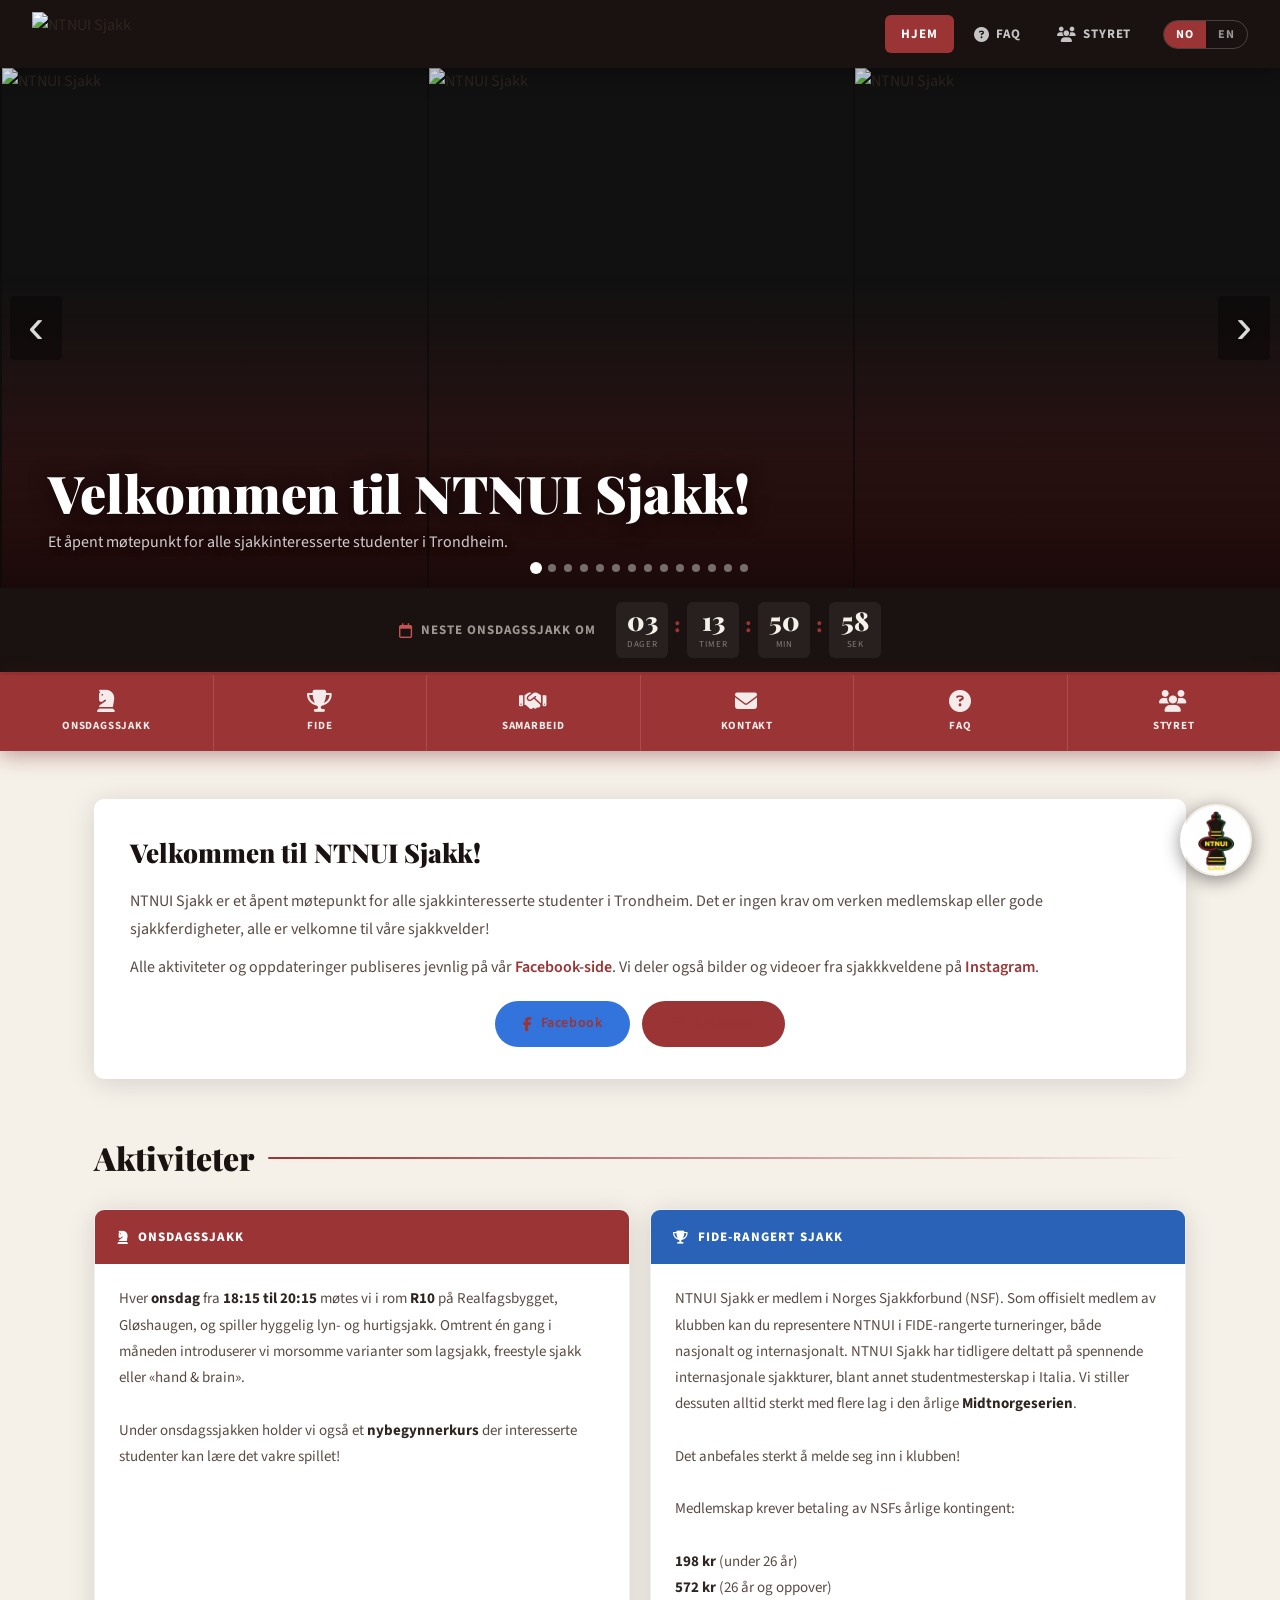
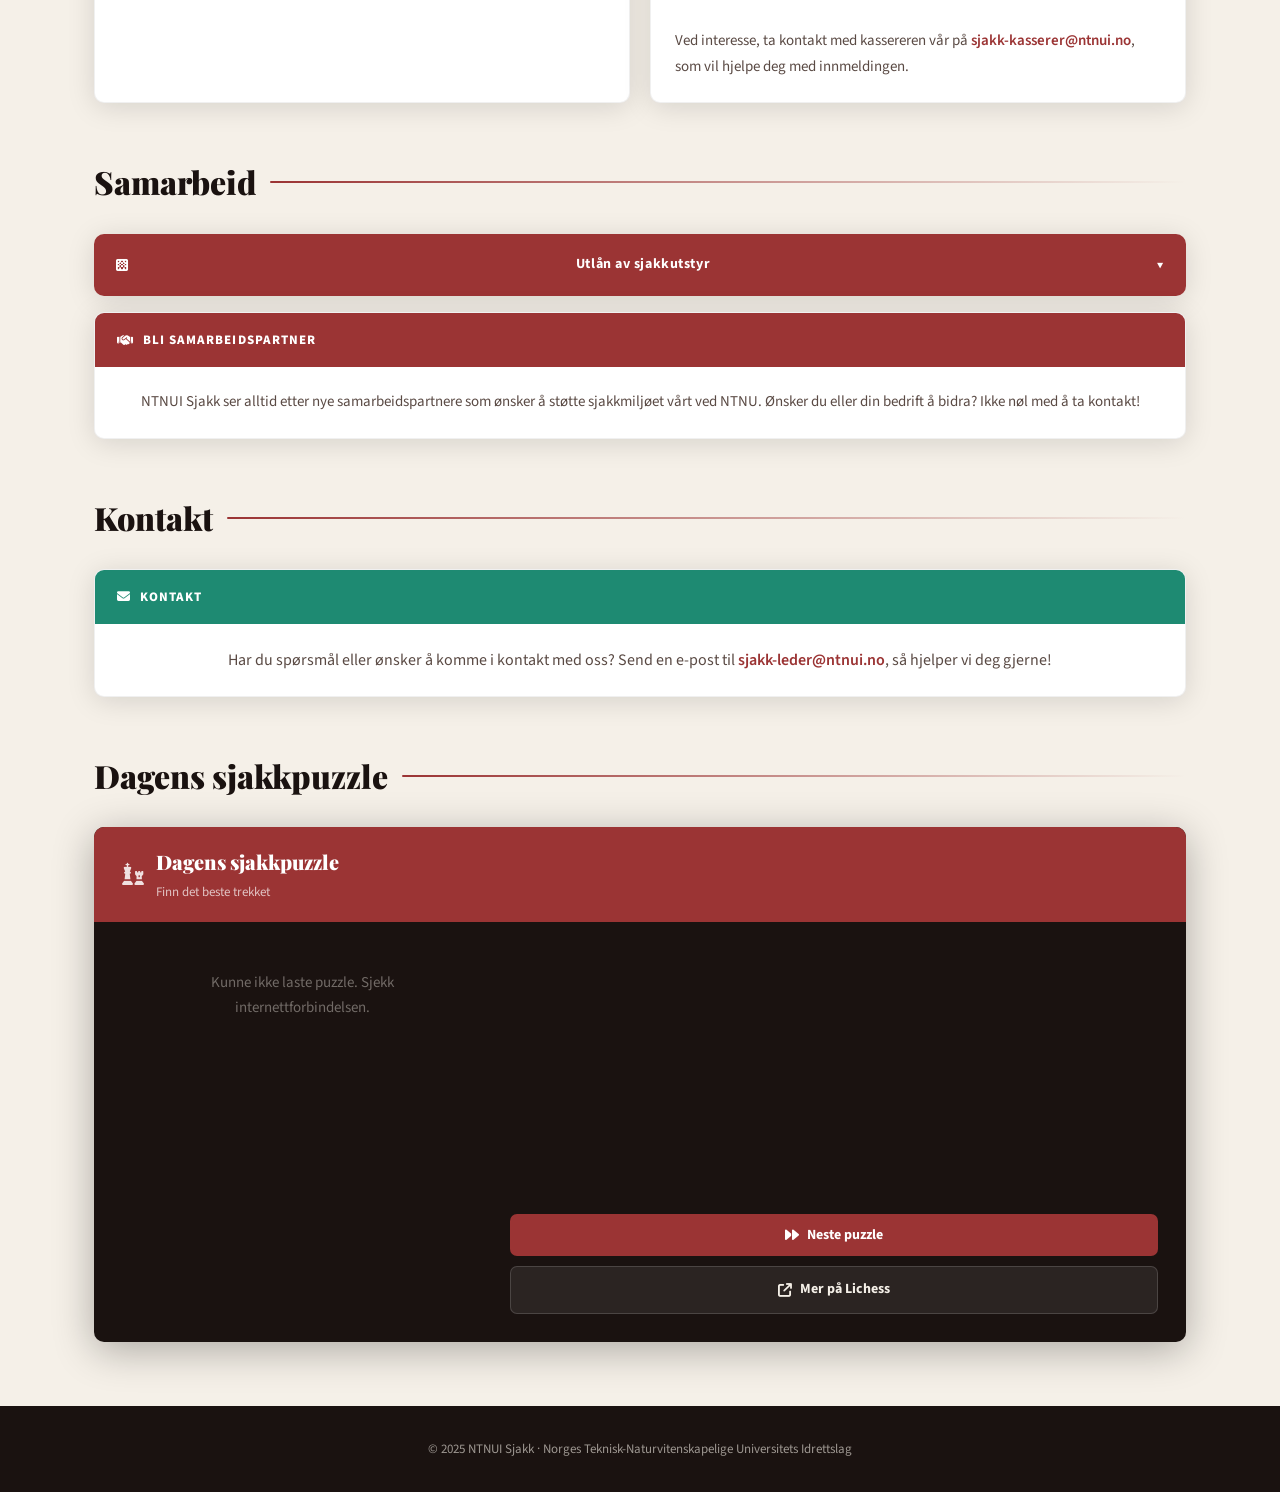
==== commit 0f84d978: "logogogogo på siden" ====
--- a/files/index.html
+++ b/files/index.html
@@ -115,7 +115,25 @@
     .social-row {
       display: flex; gap: 12px; flex-wrap: wrap;
       margin-top: 20px;
-    }
+      justify-content: center;
+    }
+
+    /* ── CHESS LOGO (fixed bottom-right) ── */
+    .chess-logo {
+      position: fixed;
+      bottom: 24px;
+      right: 28px;
+      z-index: 999;
+      width: 72px;
+      height: 72px;
+      border-radius: 50%;
+      overflow: hidden;
+      box-shadow: 0 4px 18px rgba(0,0,0,0.45);
+      border: 2px solid rgba(255,255,255,0.12);
+      transition: transform 0.2s, box-shadow 0.2s;
+    }
+    .chess-logo:hover { transform: scale(1.07); box-shadow: 0 6px 24px rgba(0,0,0,0.6); }
+    .chess-logo img { width: 100%; height: 100%; object-fit: cover; display: block; }
 
     /* ── WELCOME SECTION ── */
     .welcome-section {
@@ -519,6 +537,10 @@
 
 </main>
 
+<div class="chess-logo">
+  <img src="./Images/logo.jpg" alt="NTNUI Sjakk logo">
+</div>
+
 <footer class="site-footer">
   <p data-i18n="footer">© 2025 NTNUI Sjakk · Norges Teknisk-Naturvitenskapelige Universitets Idrettslag</p>
 </footer>
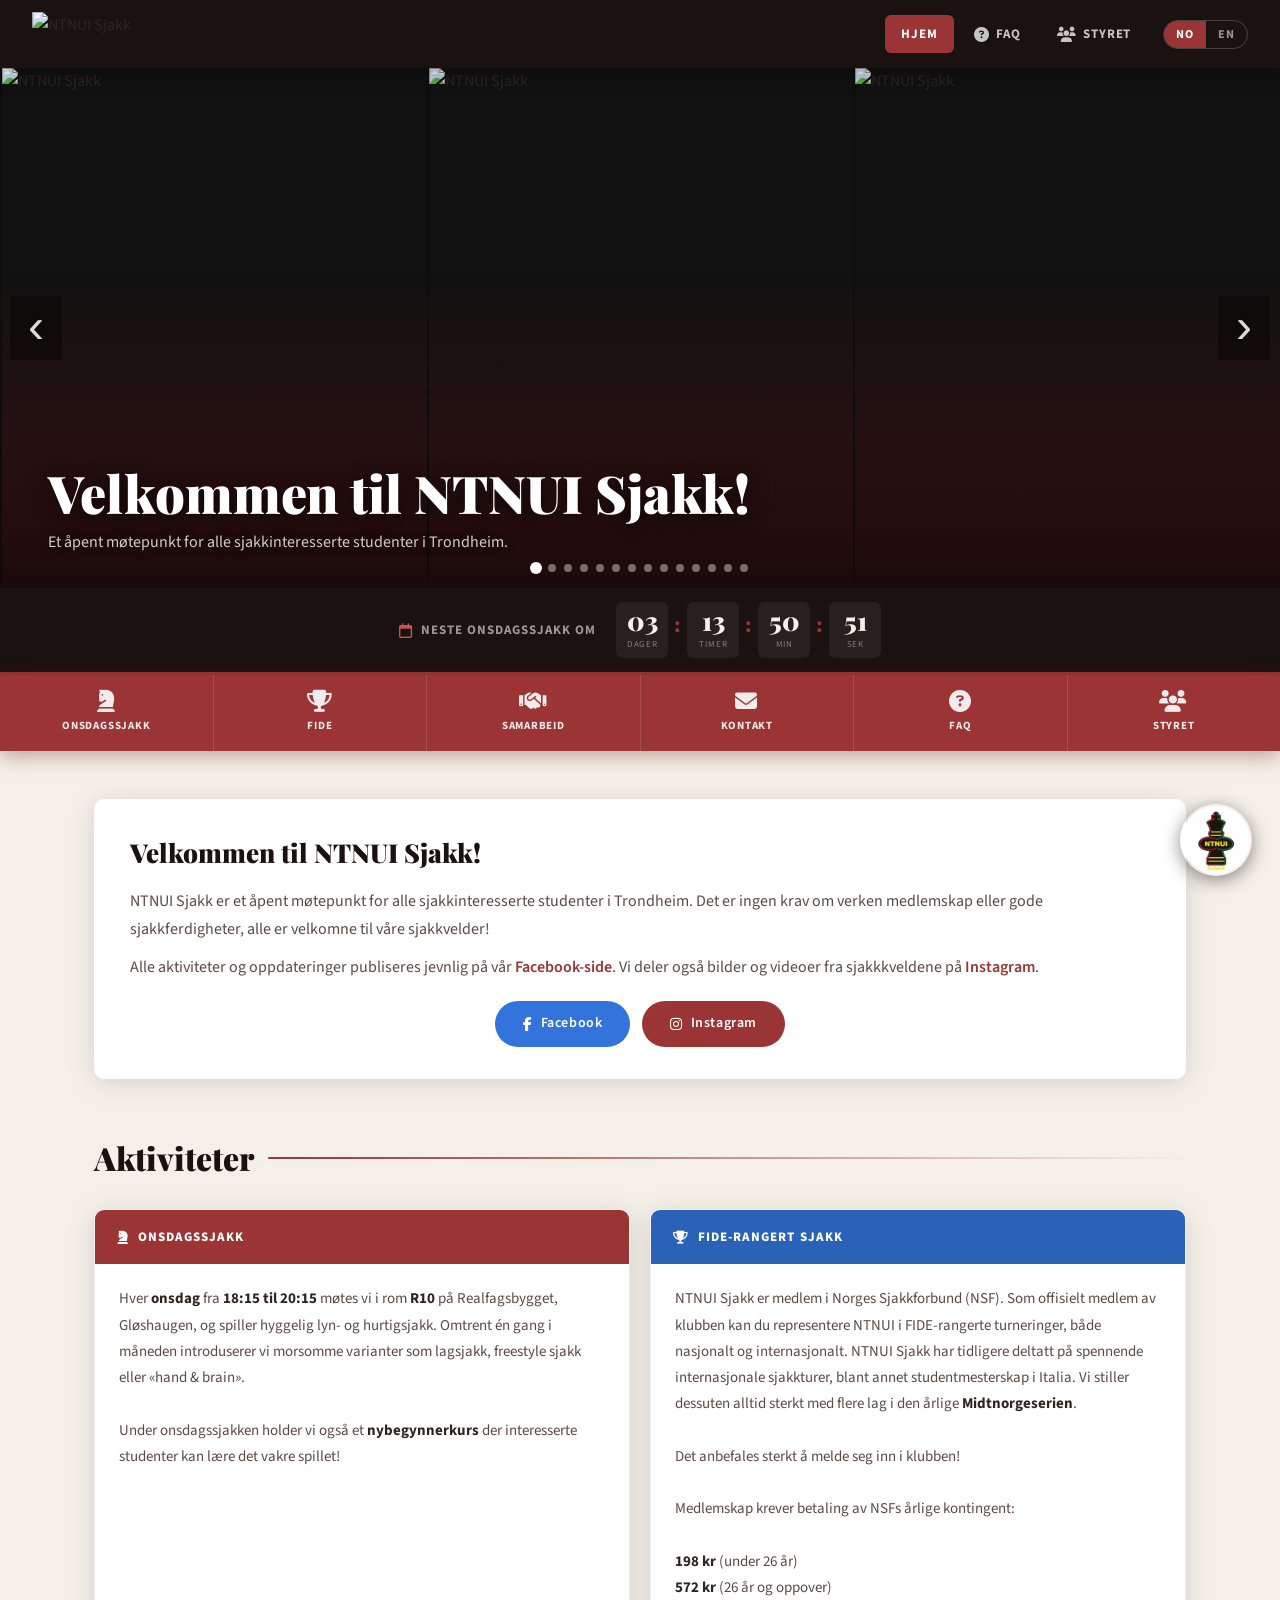
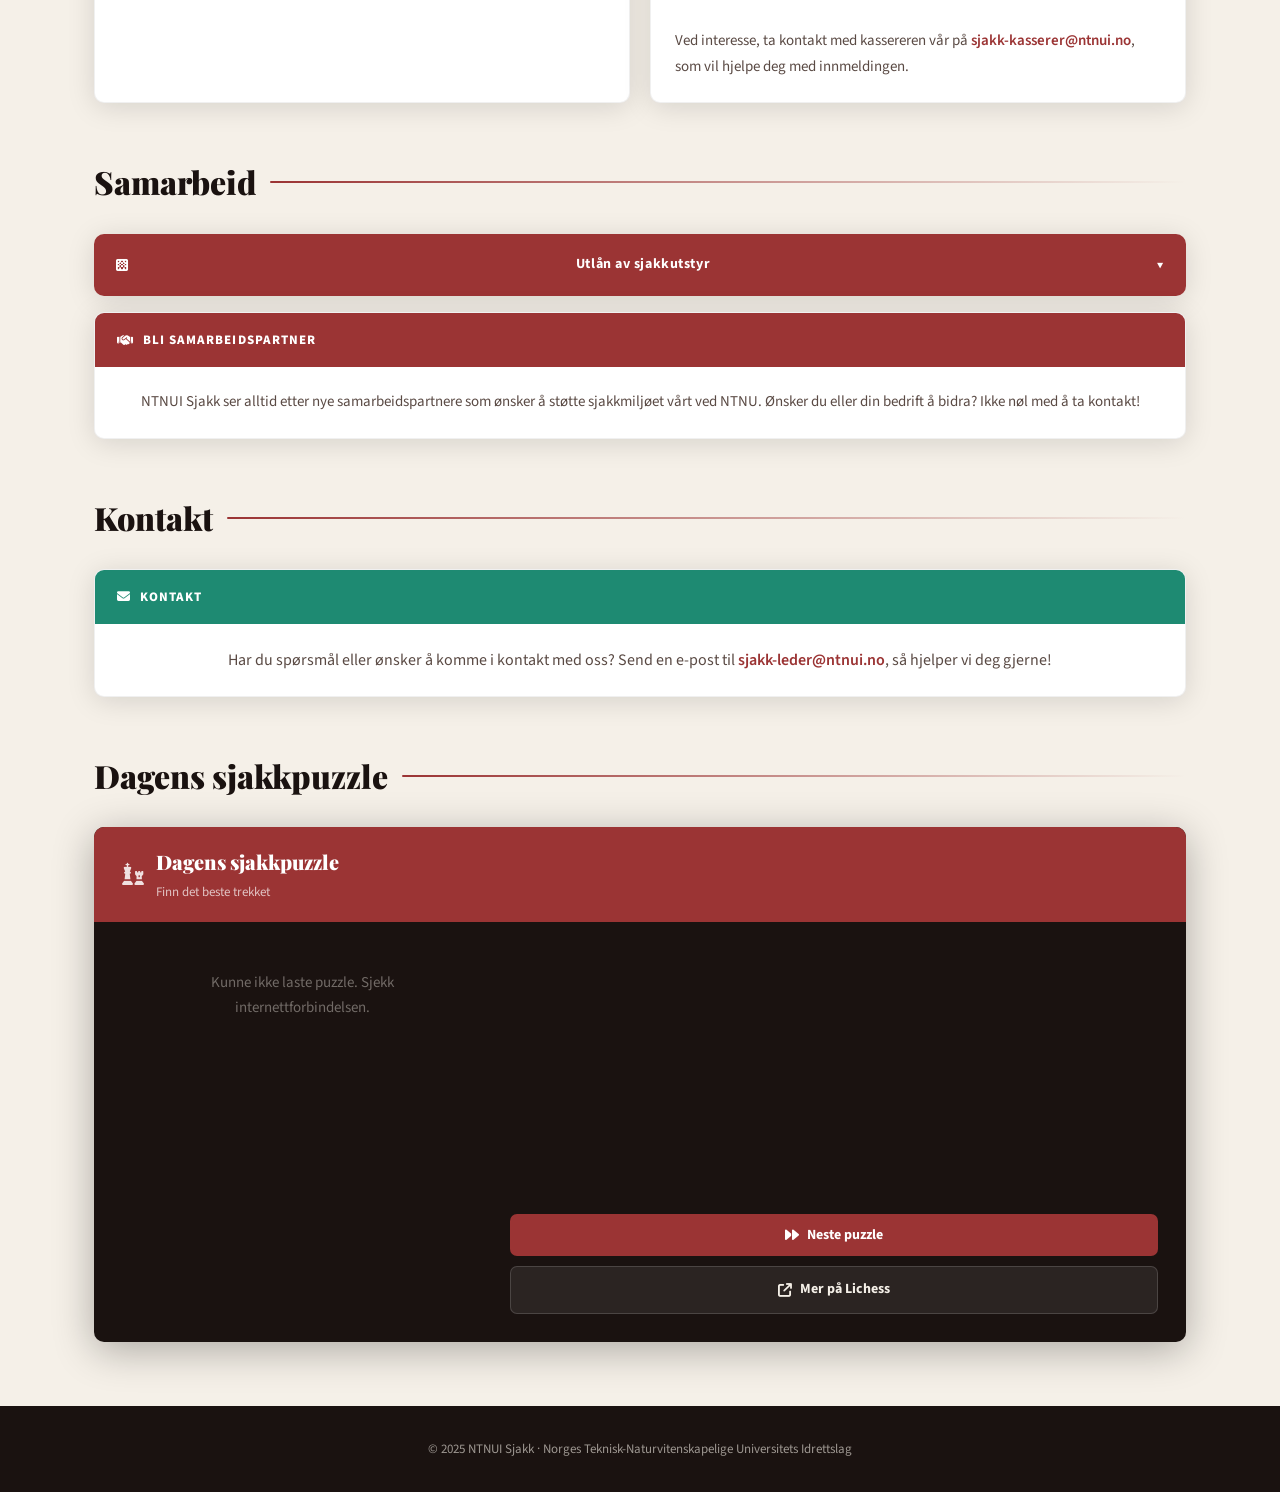
==== commit 361d64c5: "hvit buttons :)" ====
--- a/files/index.html
+++ b/files/index.html
@@ -149,6 +149,7 @@
     }
     .welcome-section p { color: var(--mid); line-height: 1.75; margin-bottom: 10px; }
     .welcome-section a { color: var(--red); font-weight: 600; }
+    .welcome-section a.btn { color: #fff !important; }
 
     @media (max-width: 700px) {
       .carousel-wrap { height: 240px; }
--- a/files/style.css
+++ b/files/style.css
@@ -297,7 +297,7 @@
 .btn:hover { opacity: 0.88; transform: scale(1.04); }
 .btn-fb   { background: #3373dc; color: #fff; }
 .btn-ig   { background: var(--red); color: #fff; }
-.btn-red  { background: var(--red); color: #fff; }
+.btn-red  { background: var(--red); color: #fff !important; }
 .btn-blue { background: #2a62b8; color: #fff; }
 
 /* ── FOOTER ── */
